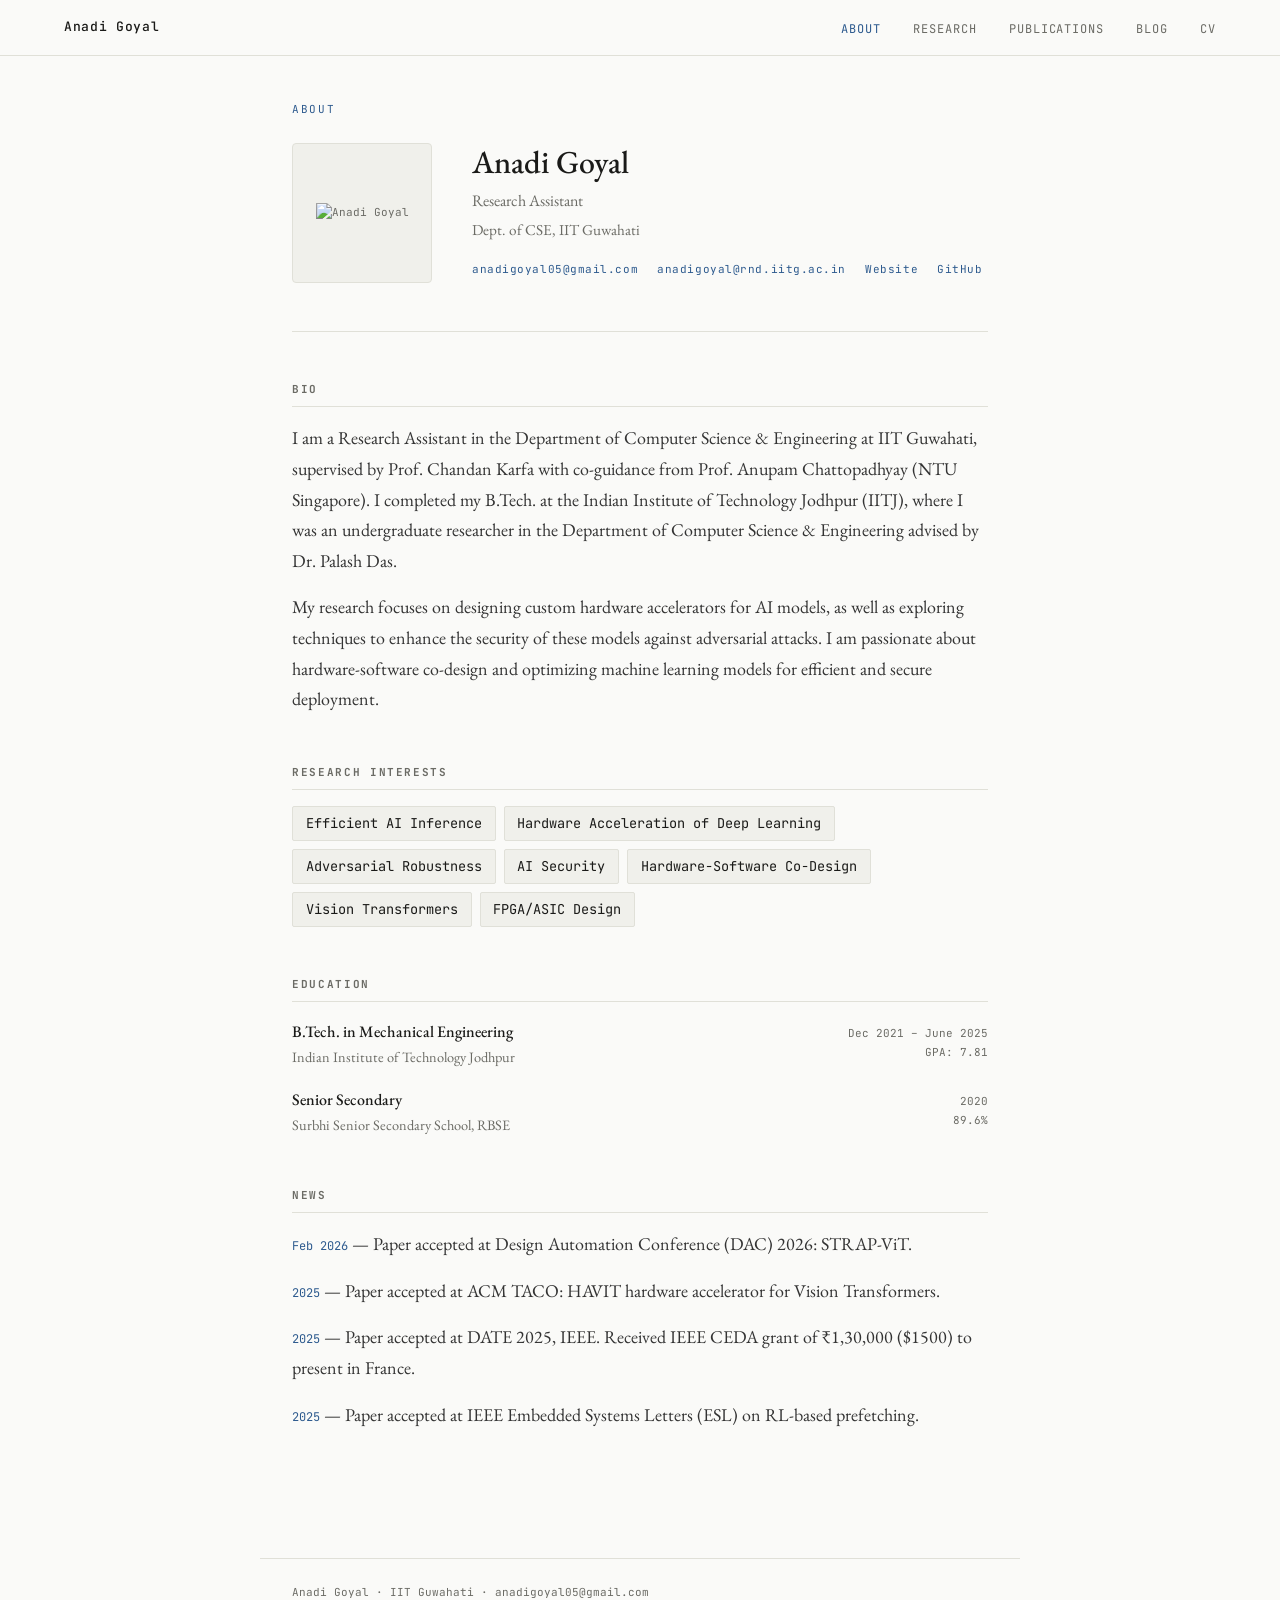
==== index.html @ a1eaa222 "Update index.html" ====
<!DOCTYPE html>
<html lang="en">
<head>
<meta charset="UTF-8">
<meta name="viewport" content="width=device-width, initial-scale=1.0">
<title>Anadi Goyal — Research Portfolio</title>
<link rel="preconnect" href="https://fonts.googleapis.com">
<link href="https://fonts.googleapis.com/css2?family=EB+Garamond:ital,wght@0,400;0,500;1,400&family=JetBrains+Mono:wght@400;500&display=swap" rel="stylesheet">
<style>
  :root {
    --bg: #fafaf8;
    --text: #1a1a18;
    --muted: #6b6b65;
    --accent: #2d5a8e;
    --border: #e0e0d8;
    --light: #f0f0eb;
  }
  * { margin: 0; padding: 0; box-sizing: border-box; }
  html { scroll-behavior: smooth; }
  body {
    font-family: 'EB Garamond', Georgia, serif;
    background: var(--bg);
    color: var(--text);
    font-size: 18px;
    line-height: 1.7;
  }

  /* NAV */
  nav {
    position: fixed; top: 0; left: 0; right: 0;
    background: var(--bg);
    border-bottom: 1px solid var(--border);
    z-index: 100;
    padding: 0 max(2rem, 5vw);
    display: flex;
    align-items: center;
    justify-content: space-between;
    height: 56px;
  }
  .nav-name {
    font-family: 'JetBrains Mono', monospace;
    font-size: 13px;
    letter-spacing: 0.05em;
    color: var(--text);
    text-decoration: none;
    font-weight: 500;
  }
  .nav-links { display: flex; gap: 2rem; list-style: none; }
  .nav-links a {
    font-family: 'JetBrains Mono', monospace;
    font-size: 12px;
    letter-spacing: 0.08em;
    text-transform: uppercase;
    color: var(--muted);
    text-decoration: none;
    transition: color 0.2s;
  }
  .nav-links a:hover, .nav-links a.active { color: var(--accent); }

  /* LAYOUT */
  main {
    max-width: 760px;
    margin: 0 auto;
    padding: 100px 2rem 80px;
  }

  /* PAGE HEADER */
  .page-label {
    font-family: 'JetBrains Mono', monospace;
    font-size: 11px;
    letter-spacing: 0.15em;
    text-transform: uppercase;
    color: var(--accent);
    margin-bottom: 1.5rem;
  }

  /* ABOUT */
  .about-header {
    display: flex;
    gap: 2.5rem;
    align-items: flex-start;
    margin-bottom: 3rem;
    padding-bottom: 3rem;
    border-bottom: 1px solid var(--border);
  }
  .about-photo {
    width: 140px;
    height: 140px;
    border-radius: 4px;
    object-fit: cover;
    background: var(--light);
    flex-shrink: 0;
    border: 1px solid var(--border);
    display: flex;
    align-items: center;
    justify-content: center;
    font-family: 'JetBrains Mono', monospace;
    font-size: 11px;
    color: var(--muted);
    text-align: center;
    padding: 8px;
  }
  .about-intro h1 {
    font-family: 'EB Garamond', serif;
    font-size: 2rem;
    font-weight: 500;
    line-height: 1.2;
    margin-bottom: 0.4rem;
  }
  .about-intro .position {
    font-size: 1rem;
    color: var(--muted);
    margin-bottom: 0.2rem;
  }
  .about-intro .institution {
    font-size: 0.95rem;
    color: var(--muted);
  }
  .about-links {
    display: flex;
    gap: 1.2rem;
    margin-top: 1rem;
    flex-wrap: wrap;
  }
  .about-links a {
    font-family: 'JetBrains Mono', monospace;
    font-size: 11px;
    letter-spacing: 0.05em;
    color: var(--accent);
    text-decoration: none;
    border-bottom: 1px solid transparent;
    transition: border-color 0.2s;
  }
  .about-links a:hover { border-bottom-color: var(--accent); }

  /* SECTIONS */
  .section { margin-bottom: 3rem; }
  .section h2 {
    font-family: 'JetBrains Mono', monospace;
    font-size: 11px;
    letter-spacing: 0.15em;
    text-transform: uppercase;
    color: var(--muted);
    margin-bottom: 1rem;
    padding-bottom: 0.5rem;
    border-bottom: 1px solid var(--border);
  }
  .section p { margin-bottom: 1rem; color: #333; }
  .section p:last-child { margin-bottom: 0; }

  /* INTERESTS */
  .interests-list {
    display: flex;
    flex-wrap: wrap;
    gap: 0.5rem;
    list-style: none;
  }
  .interests-list li {
    background: var(--light);
    border: 1px solid var(--border);
    padding: 0.3rem 0.8rem;
    font-size: 0.85rem;
    font-family: 'JetBrains Mono', monospace;
    border-radius: 2px;
    color: var(--text);
  }

  /* EDUCATION */
  .edu-entry {
    display: flex;
    justify-content: space-between;
    align-items: baseline;
    margin-bottom: 1rem;
    gap: 1rem;
  }
  .edu-left {}
  .edu-degree { font-size: 1rem; font-weight: 500; }
  .edu-school { font-size: 0.9rem; color: var(--muted); }
  .edu-right {
    font-family: 'JetBrains Mono', monospace;
    font-size: 11px;
    color: var(--muted);
    white-space: nowrap;
    text-align: right;
  }

  /* FOOTER */
  footer {
    max-width: 760px;
    margin: 0 auto;
    padding: 0 2rem 3rem;
    border-top: 1px solid var(--border);
    padding-top: 1.5rem;
  }
  footer p {
    font-family: 'JetBrains Mono', monospace;
    font-size: 11px;
    color: var(--muted);
  }

  @media (max-width: 600px) {
    .about-header { flex-direction: column; }
    .about-photo { width: 100px; height: 100px; }
    .edu-entry { flex-direction: column; gap: 0.2rem; }
  }
</style>
</head>
<body>

<nav>
  <a class="nav-name" href="index.html">Anadi Goyal</a>
  <ul class="nav-links">
    <li><a href="index.html" class="active">About</a></li>
    <li><a href="research.html">Research</a></li>
    <li><a href="publications.html">Publications</a></li>
    <li><a href="blog.html">Blog</a></li>
    <li><a href="cv.html">CV</a></li>
  </ul>
</nav>

<main>
  <div class="page-label">About</div>

  <div class="about-header">
    <div class="about-photo">
       <img src="photo1.jpg" alt="Anadi Goyal">
    </div>
    <div class="about-intro">
      <h1>Anadi Goyal</h1>
      <p class="position">Research Assistant</p>
      <p class="institution">Dept. of CSE, IIT Guwahati</p>
      <div class="about-links">
        <a href="mailto:anadigoyal05@gmail.com">anadigoyal05@gmail.com</a>
        <a href="mailto:anadigoyal@rnd.iitg.ac.in">anadigoyal@rnd.iitg.ac.in</a>
        <a href="https://anadigoyal.github.io" target="_blank">Website</a>
        <a href="https://github.com/anadigoyal" target="_blank">GitHub</a>
      </div>
    </div>
  </div>

  <div class="section">
    <h2>Bio</h2>
    <p>
      I am a Research Assistant in the Department of Computer Science &amp; Engineering at IIT Guwahati, 
      supervised by Prof. Chandan Karfa with co-guidance from Prof. Anupam Chattopadhyay (NTU Singapore). 
      I completed my B.Tech. at the Indian Institute of Technology Jodhpur (IITJ), where I was an 
      undergraduate researcher in the Department of Computer Science &amp; Engineering advised by Dr. Palash Das.
    </p>
    <p>
      My research focuses on designing custom hardware accelerators for AI models, as well as exploring 
      techniques to enhance the security of these models against adversarial attacks. I am passionate about 
      hardware-software co-design and optimizing machine learning models for efficient and secure deployment.
    </p>
  </div>

  <div class="section">
    <h2>Research Interests</h2>
    <ul class="interests-list">
      <li>Efficient AI Inference</li>
      <li>Hardware Acceleration of Deep Learning</li>
      <li>Adversarial Robustness</li>
      <li>AI Security</li>
      <li>Hardware-Software Co-Design</li>
      <li>Vision Transformers</li>
      <li>FPGA/ASIC Design</li>
    </ul>
  </div>

  <div class="section">
    <h2>Education</h2>
    <div class="edu-entry">
      <div class="edu-left">
        <div class="edu-degree">B.Tech. in Mechanical Engineering</div>
        <div class="edu-school">Indian Institute of Technology Jodhpur</div>
      </div>
      <div class="edu-right">Dec 2021 – June 2025<br>GPA: 7.81</div>
    </div>
    <div class="edu-entry">
      <div class="edu-left">
        <div class="edu-degree">Senior Secondary</div>
        <div class="edu-school">Surbhi Senior Secondary School, RBSE</div>
      </div>
      <div class="edu-right">2020<br>89.6%</div>
    </div>
  </div>

  <div class="section">
    <h2>News</h2>
    <p><span style="font-family:'JetBrains Mono',monospace;font-size:12px;color:var(--accent);">Feb 2026</span> — Paper accepted at Design Automation Conference (DAC) 2026: STRAP-ViT.</p>
    <p><span style="font-family:'JetBrains Mono',monospace;font-size:12px;color:var(--accent);">2025</span> — Paper accepted at ACM TACO: HAVIT hardware accelerator for Vision Transformers.</p>
    <p><span style="font-family:'JetBrains Mono',monospace;font-size:12px;color:var(--accent);">2025</span> — Paper accepted at DATE 2025, IEEE. Received IEEE CEDA grant of ₹1,30,000 ($1500) to present in France.</p>
    <p><span style="font-family:'JetBrains Mono',monospace;font-size:12px;color:var(--accent);">2025</span> — Paper accepted at IEEE Embedded Systems Letters (ESL) on RL-based prefetching.</p>
  </div>
</main>

<footer>
  <p>Anadi Goyal · IIT Guwahati · anadigoyal05@gmail.com</p>
</footer>

</body>
</html>
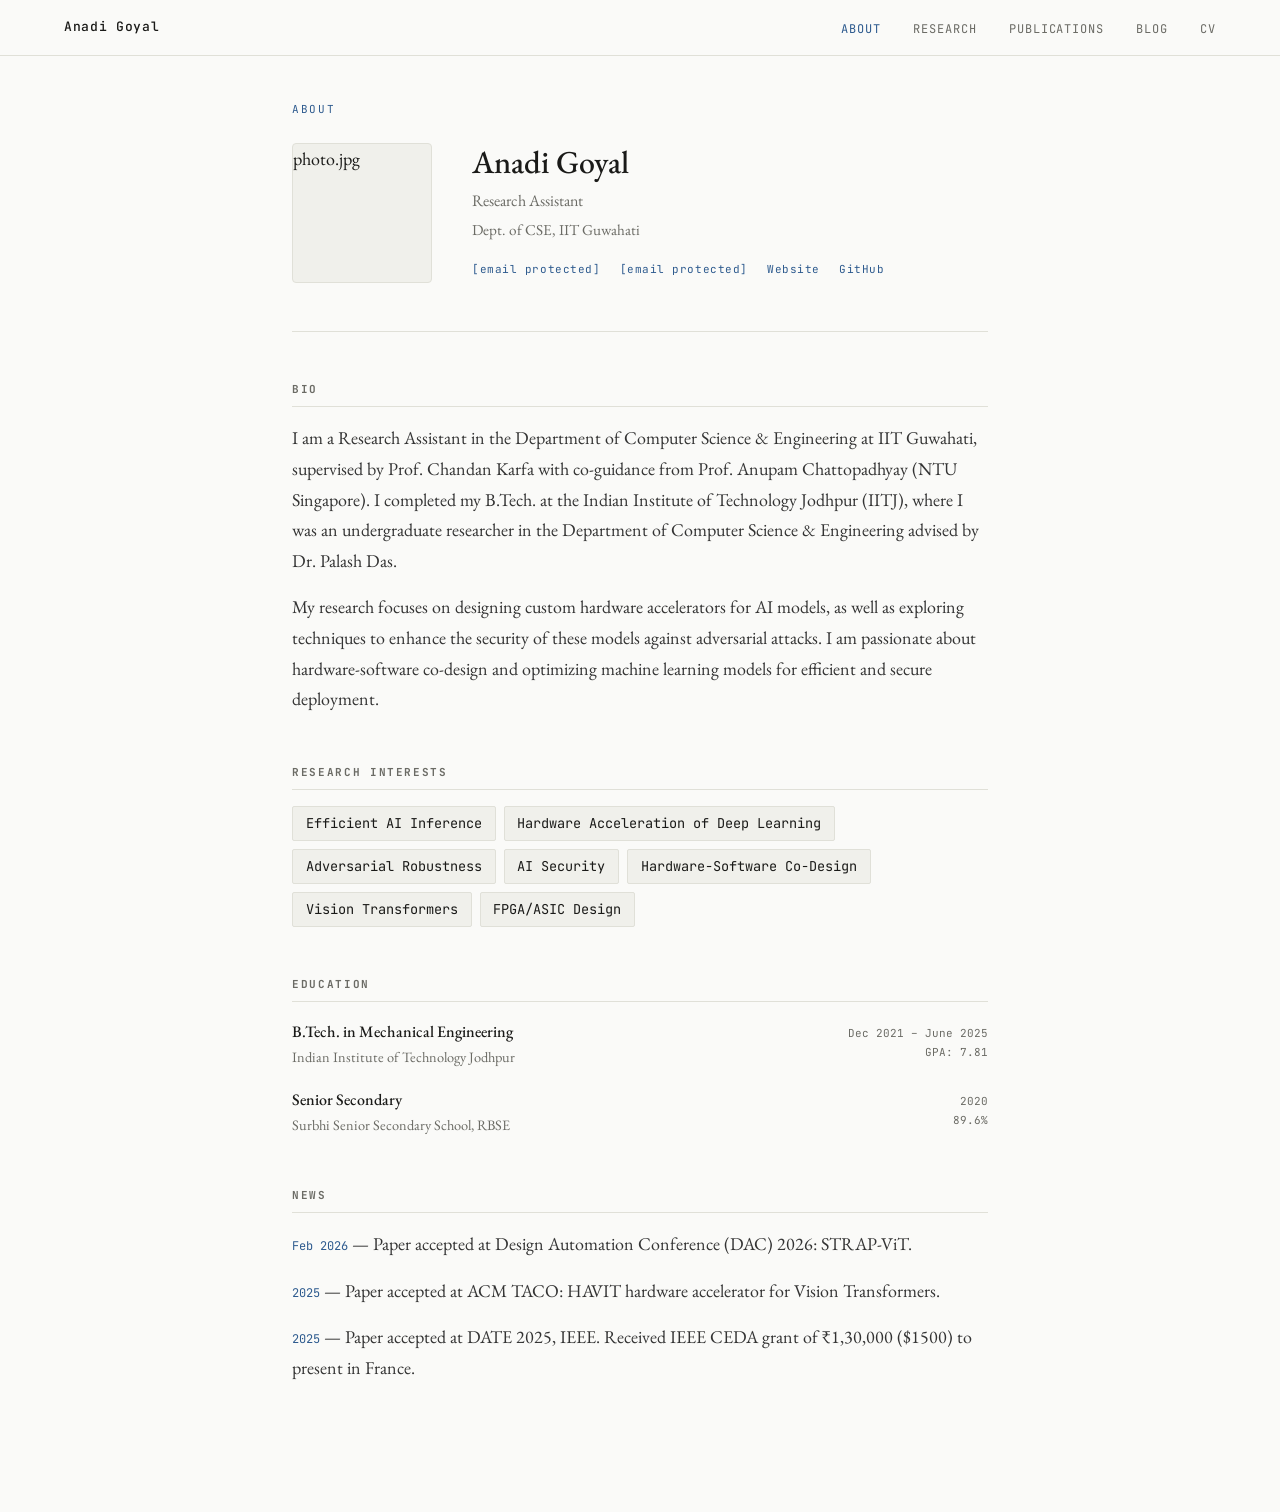
==== commit cb9a3ce6: "Update index.html" ====
--- a/index.html
+++ b/index.html
@@ -87,18 +87,17 @@
     width: 140px;
     height: 140px;
     border-radius: 4px;
-    object-fit: cover;
     background: var(--light);
     flex-shrink: 0;
     border: 1px solid var(--border);
-    display: flex;
-    align-items: center;
-    justify-content: center;
-    font-family: 'JetBrains Mono', monospace;
-    font-size: 11px;
-    color: var(--muted);
-    text-align: center;
-    padding: 8px;
+    overflow: hidden;
+  }
+  .about-photo img {
+    width: 140px;
+    height: 140px;
+    border-radius: 4px;
+    object-fit: cover;
+    display: block;
   }
   .about-intro h1 {
     font-family: 'EB Garamond', serif;
@@ -201,6 +200,7 @@
   @media (max-width: 600px) {
     .about-header { flex-direction: column; }
     .about-photo { width: 100px; height: 100px; }
+    .about-photo img { width: 100px; height: 100px; }
     .edu-entry { flex-direction: column; gap: 0.2rem; }
   }
 </style>
@@ -223,15 +223,16 @@
 
   <div class="about-header">
     <div class="about-photo">
-       <img src="photo1.jpg" alt="Anadi Goyal">
+      <!-- Replace with: <img src="photo.jpg" alt="Anadi Goyal"> -->
+      photo.jpg
     </div>
     <div class="about-intro">
       <h1>Anadi Goyal</h1>
       <p class="position">Research Assistant</p>
       <p class="institution">Dept. of CSE, IIT Guwahati</p>
       <div class="about-links">
-        <a href="mailto:anadigoyal05@gmail.com">anadigoyal05@gmail.com</a>
-        <a href="mailto:anadigoyal@rnd.iitg.ac.in">anadigoyal@rnd.iitg.ac.in</a>
+        <a href="/cdn-cgi/l/email-protection#e98887888d808e86908885d9dca98e84888085c78a8684"><span class="__cf_email__" data-cfemail="9cfdf2fdf8f5fbf3e5fdf0aca9dcfbf1fdf5f0b2fff3f1">[email&#160;protected]</span></a>
+        <a href="/cdn-cgi/l/email-protection#24454a45404d434b5d454864564a400a4d4d50430a45470a4d4a"><span class="__cf_email__" data-cfemail="26474847424f41495f474a66544842084f4f5241084745084f48">[email&#160;protected]</span></a>
         <a href="https://anadigoyal.github.io" target="_blank">Website</a>
         <a href="https://github.com/anadigoyal" target="_blank">GitHub</a>
       </div>
@@ -289,13 +290,4 @@
     <p><span style="font-family:'JetBrains Mono',monospace;font-size:12px;color:var(--accent);">Feb 2026</span> — Paper accepted at Design Automation Conference (DAC) 2026: STRAP-ViT.</p>
     <p><span style="font-family:'JetBrains Mono',monospace;font-size:12px;color:var(--accent);">2025</span> — Paper accepted at ACM TACO: HAVIT hardware accelerator for Vision Transformers.</p>
     <p><span style="font-family:'JetBrains Mono',monospace;font-size:12px;color:var(--accent);">2025</span> — Paper accepted at DATE 2025, IEEE. Received IEEE CEDA grant of ₹1,30,000 ($1500) to present in France.</p>
-    <p><span style="font-family:'JetBrains Mono',monospace;font-size:12px;color:var(--accent);">2025</span> — Paper accepted at IEEE Embedded Systems Letters (ESL) on RL-based prefetching.</p>
-  </div>
-</main>
-
-<footer>
-  <p>Anadi Goyal · IIT Guwahati · anadigoyal05@gmail.com</p>
-</footer>
-
-</body>
-</html>
+    <p><span style="font
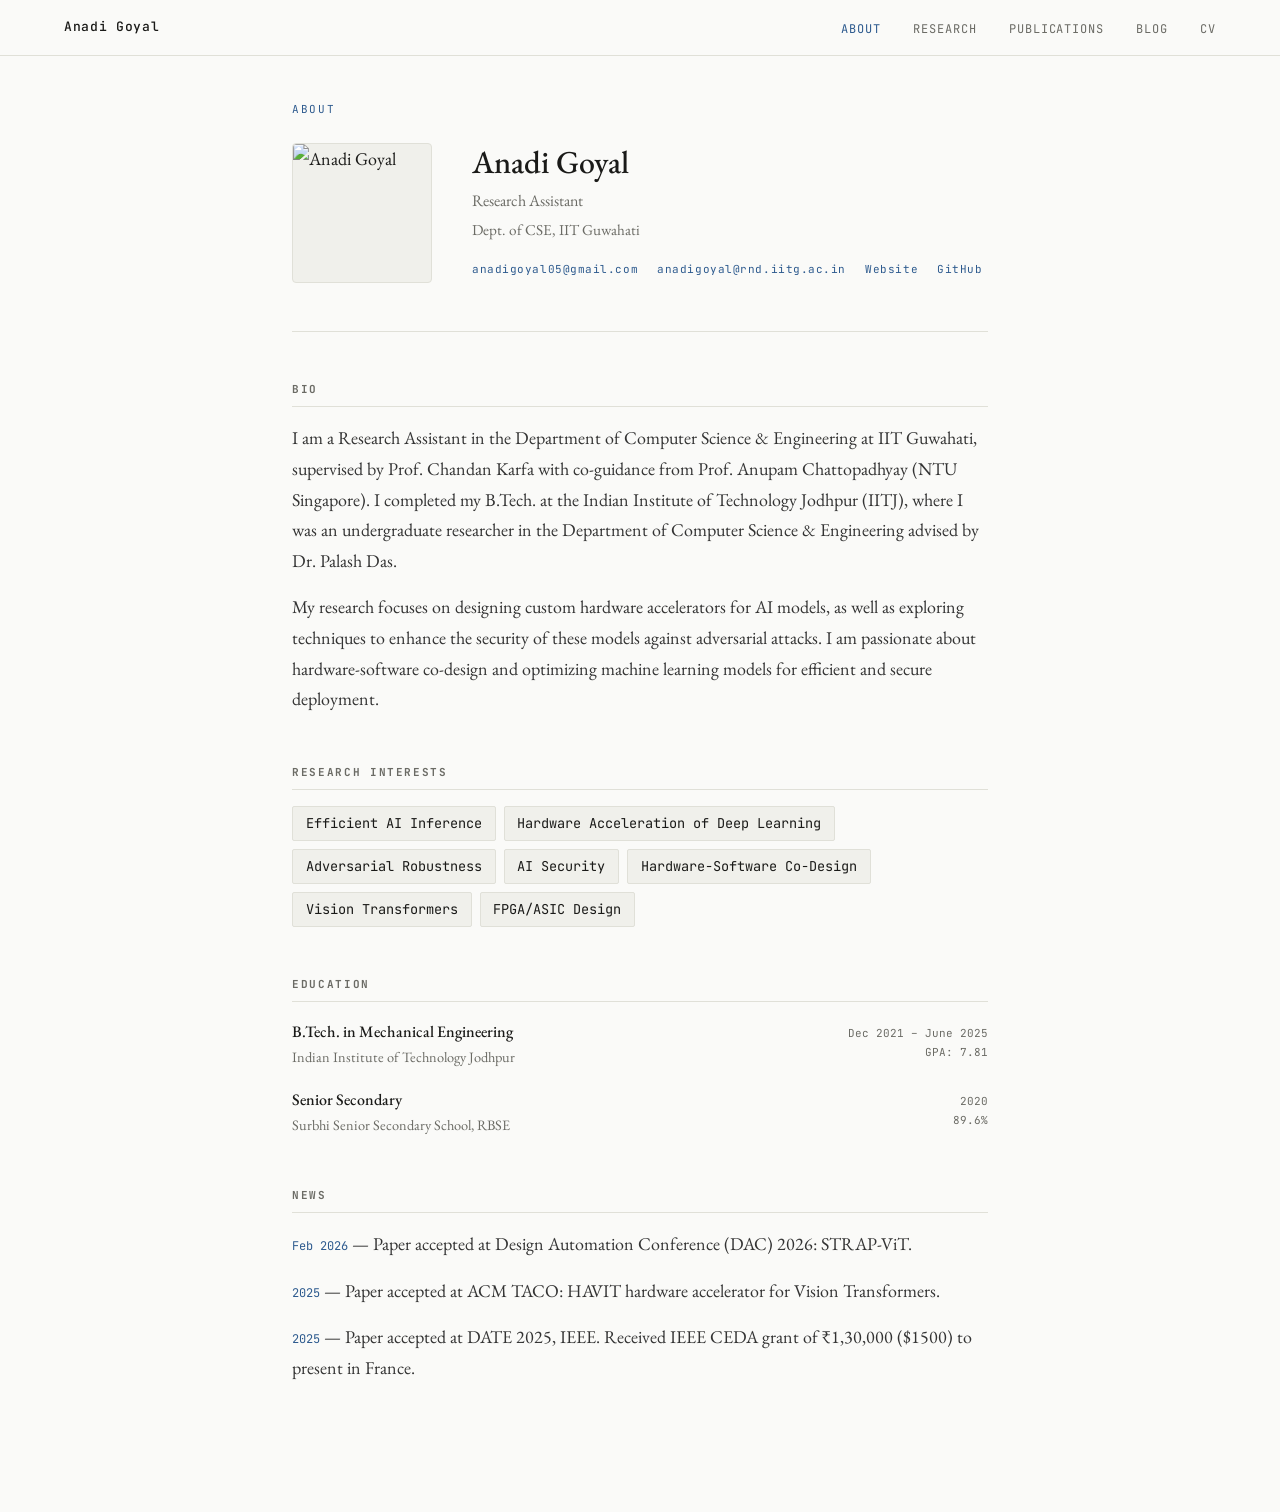
==== commit a155039c: "Update index.html" ====
--- a/index.html
+++ b/index.html
@@ -223,16 +223,16 @@
 
   <div class="about-header">
     <div class="about-photo">
-      <!-- Replace with: <img src="photo.jpg" alt="Anadi Goyal"> -->
-      photo.jpg
+     <img src="photo.jpg" alt="Anadi Goyal">
+      
     </div>
     <div class="about-intro">
       <h1>Anadi Goyal</h1>
       <p class="position">Research Assistant</p>
       <p class="institution">Dept. of CSE, IIT Guwahati</p>
       <div class="about-links">
-        <a href="/cdn-cgi/l/email-protection#e98887888d808e86908885d9dca98e84888085c78a8684"><span class="__cf_email__" data-cfemail="9cfdf2fdf8f5fbf3e5fdf0aca9dcfbf1fdf5f0b2fff3f1">[email&#160;protected]</span></a>
-        <a href="/cdn-cgi/l/email-protection#24454a45404d434b5d454864564a400a4d4d50430a45470a4d4a"><span class="__cf_email__" data-cfemail="26474847424f41495f474a66544842084f4f5241084745084f48">[email&#160;protected]</span></a>
+        <a href="mailto:anadigoyal05@gmail.com">anadigoyal05@gmail.com</a>
+        <a href="mailto:anadigoyal@rnd.iitg.ac.in">anadigoyal@rnd.iitg.ac.in</a>
         <a href="https://anadigoyal.github.io" target="_blank">Website</a>
         <a href="https://github.com/anadigoyal" target="_blank">GitHub</a>
       </div>
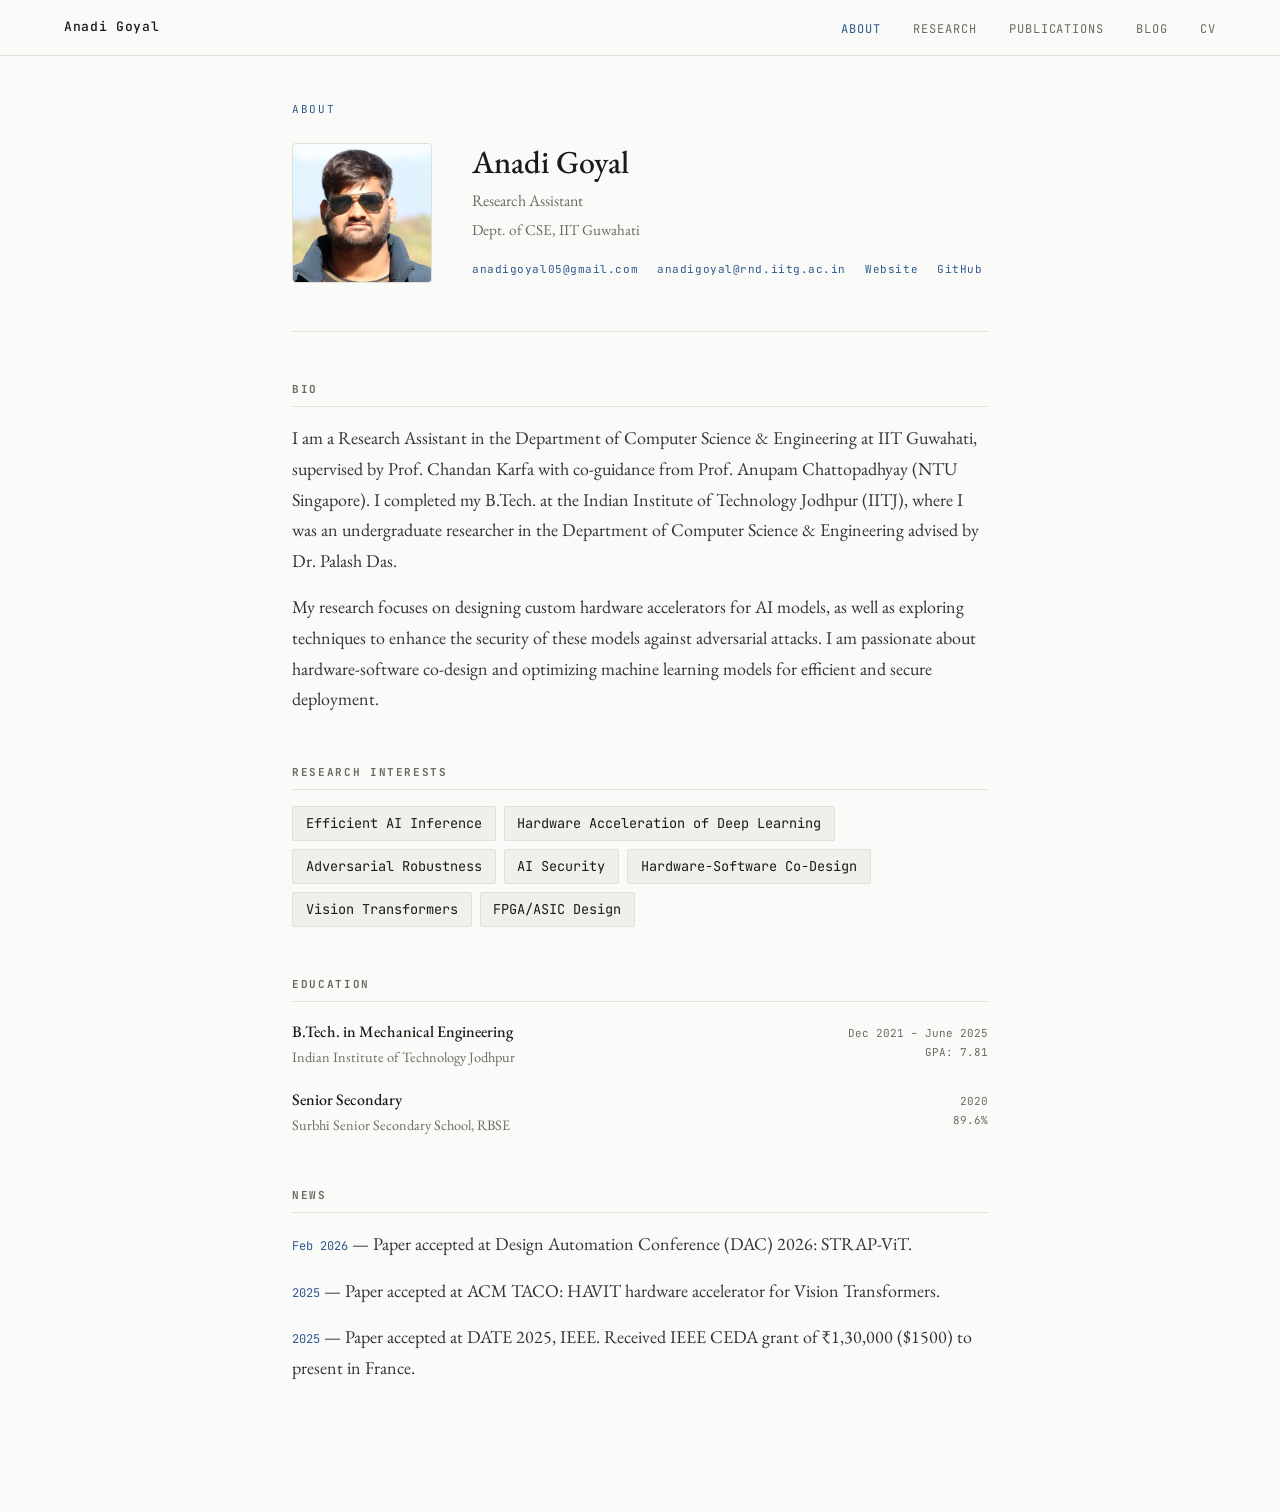
==== commit 796e9dc3: "Update index.html" ====
--- a/index.html
+++ b/index.html
@@ -223,7 +223,7 @@
 
   <div class="about-header">
     <div class="about-photo">
-     <img src="photo.jpg" alt="Anadi Goyal">
+     <img src="photo1.jpg" alt="Anadi Goyal">
       
     </div>
     <div class="about-intro">
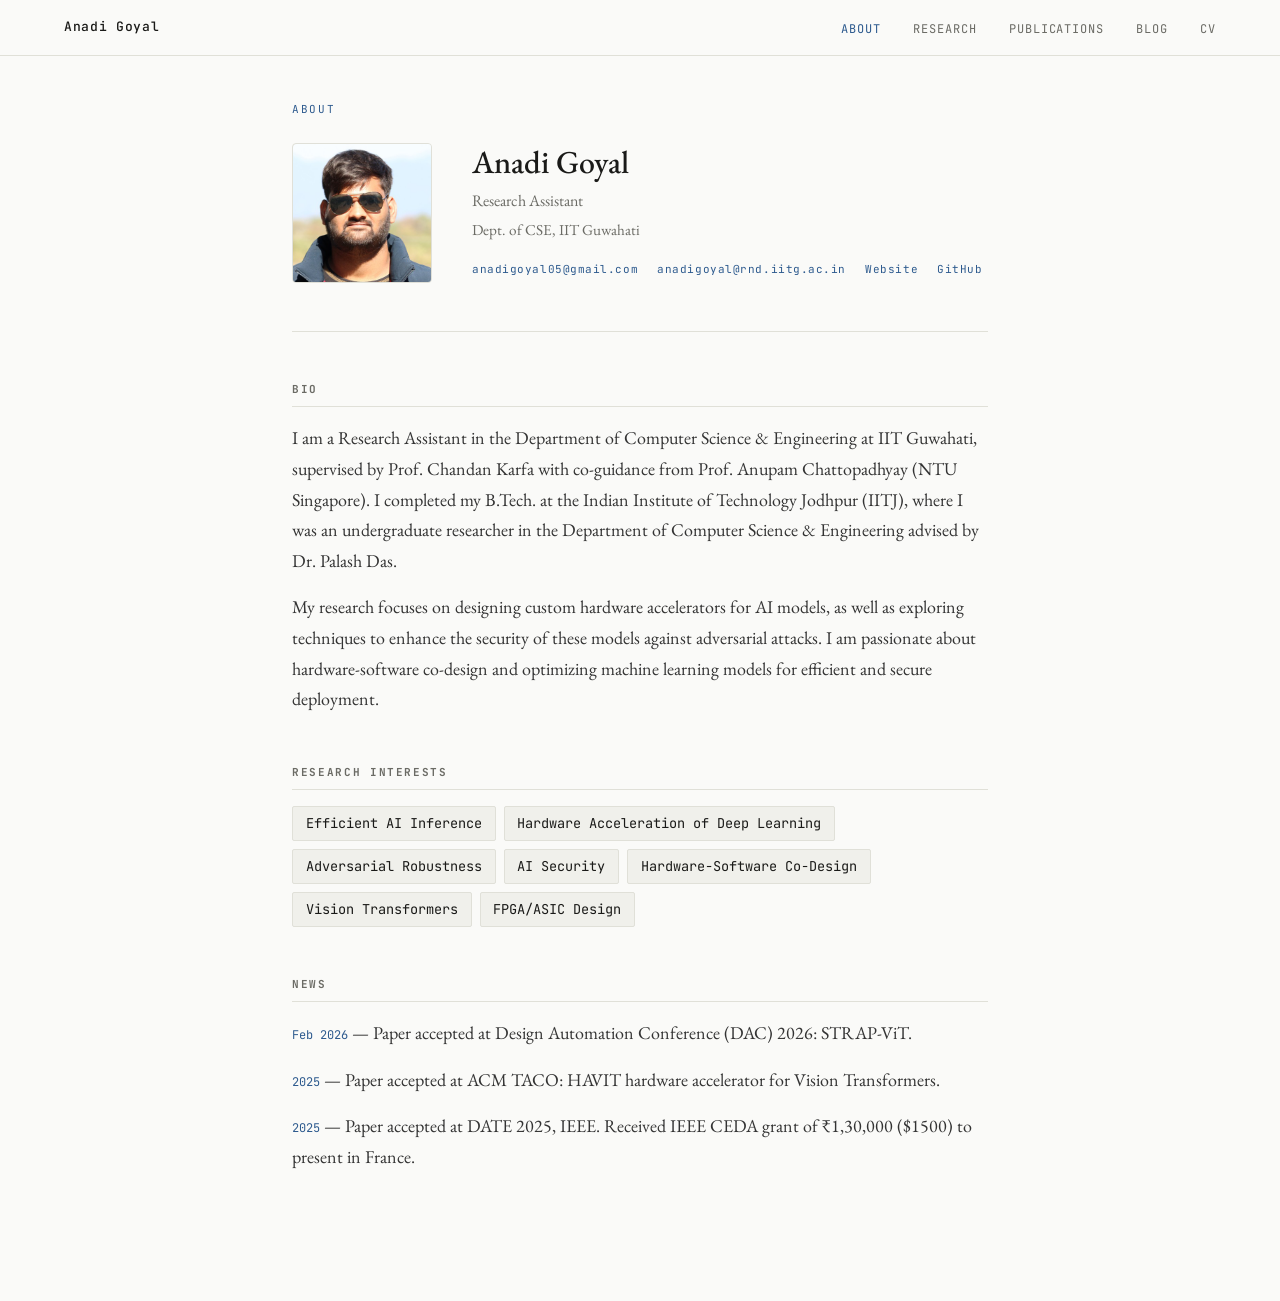
==== commit 5b05fa86: "Update index.html removed education from about page." ====
--- a/index.html
+++ b/index.html
@@ -267,7 +267,7 @@
     </ul>
   </div>
 
-  <div class="section">
+  <!-- <div class="section">
     <h2>Education</h2>
     <div class="edu-entry">
       <div class="edu-left">
@@ -283,7 +283,7 @@
       </div>
       <div class="edu-right">2020<br>89.6%</div>
     </div>
-  </div>
+  </div> -->
 
   <div class="section">
     <h2>News</h2>
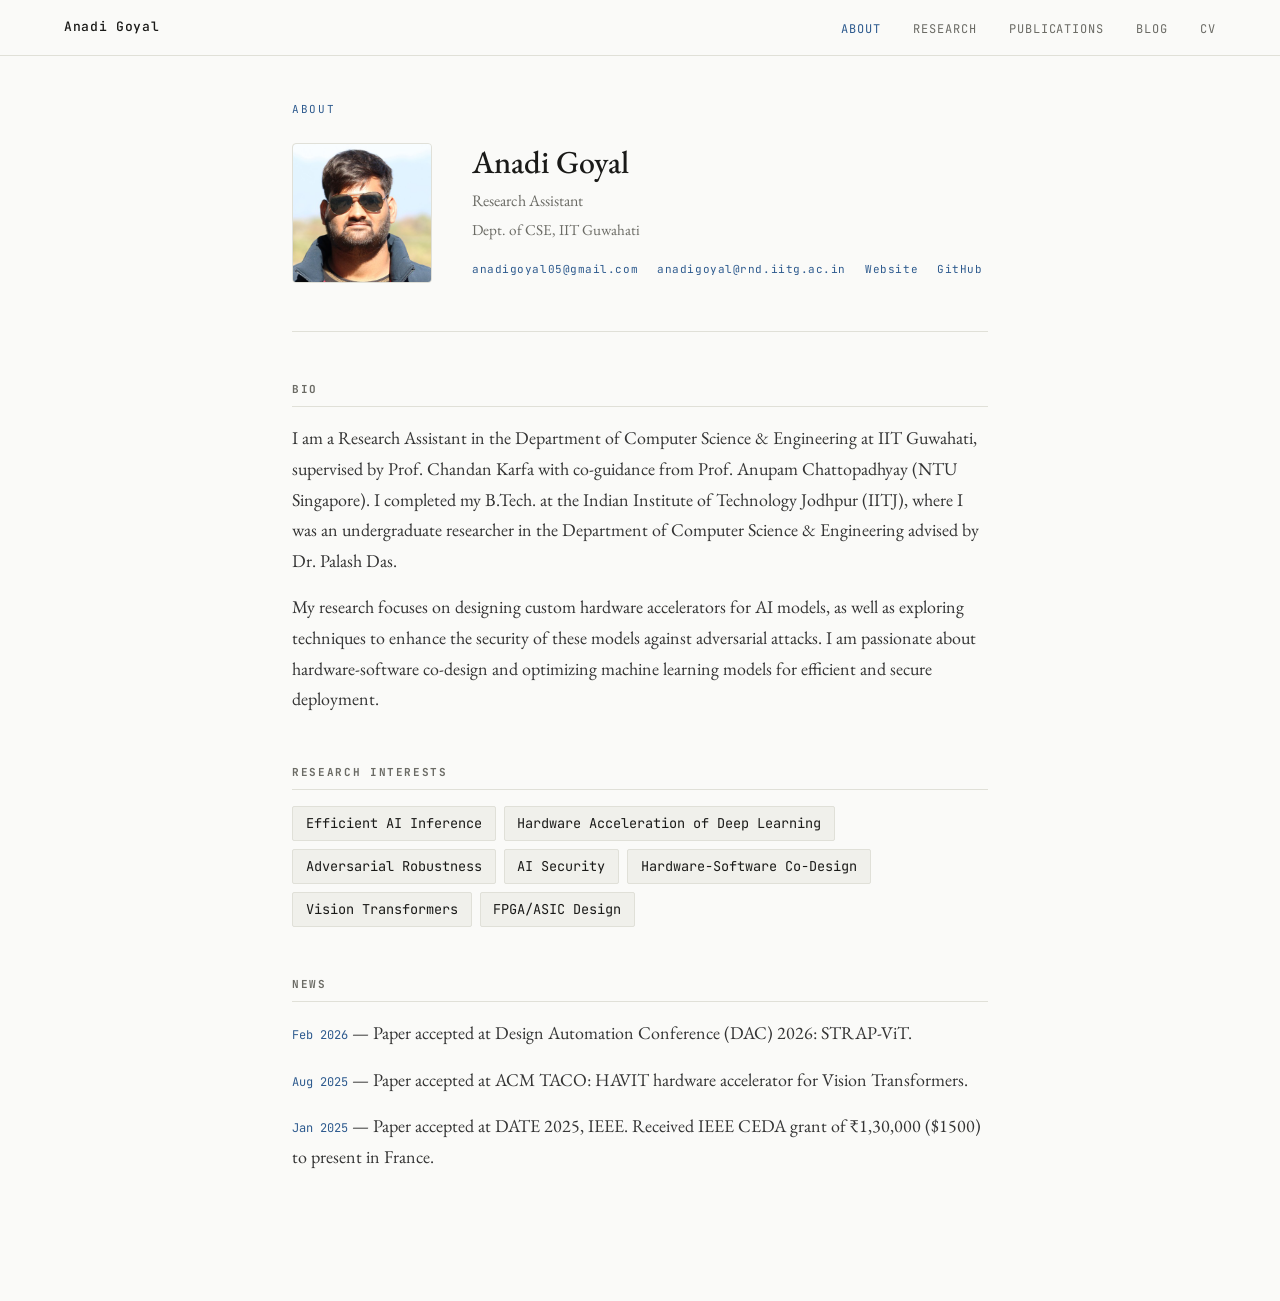
==== commit b9f7f91e: "Update index.html" ====
--- a/index.html
+++ b/index.html
@@ -288,6 +288,6 @@
   <div class="section">
     <h2>News</h2>
     <p><span style="font-family:'JetBrains Mono',monospace;font-size:12px;color:var(--accent);">Feb 2026</span> — Paper accepted at Design Automation Conference (DAC) 2026: STRAP-ViT.</p>
-    <p><span style="font-family:'JetBrains Mono',monospace;font-size:12px;color:var(--accent);">2025</span> — Paper accepted at ACM TACO: HAVIT hardware accelerator for Vision Transformers.</p>
-    <p><span style="font-family:'JetBrains Mono',monospace;font-size:12px;color:var(--accent);">2025</span> — Paper accepted at DATE 2025, IEEE. Received IEEE CEDA grant of ₹1,30,000 ($1500) to present in France.</p>
+    <p><span style="font-family:'JetBrains Mono',monospace;font-size:12px;color:var(--accent);">Aug 2025</span> — Paper accepted at ACM TACO: HAVIT hardware accelerator for Vision Transformers.</p>
+    <p><span style="font-family:'JetBrains Mono',monospace;font-size:12px;color:var(--accent);">Jan 2025</span> — Paper accepted at DATE 2025, IEEE. Received IEEE CEDA grant of ₹1,30,000 ($1500) to present in France.</p>
     <p><span style="font
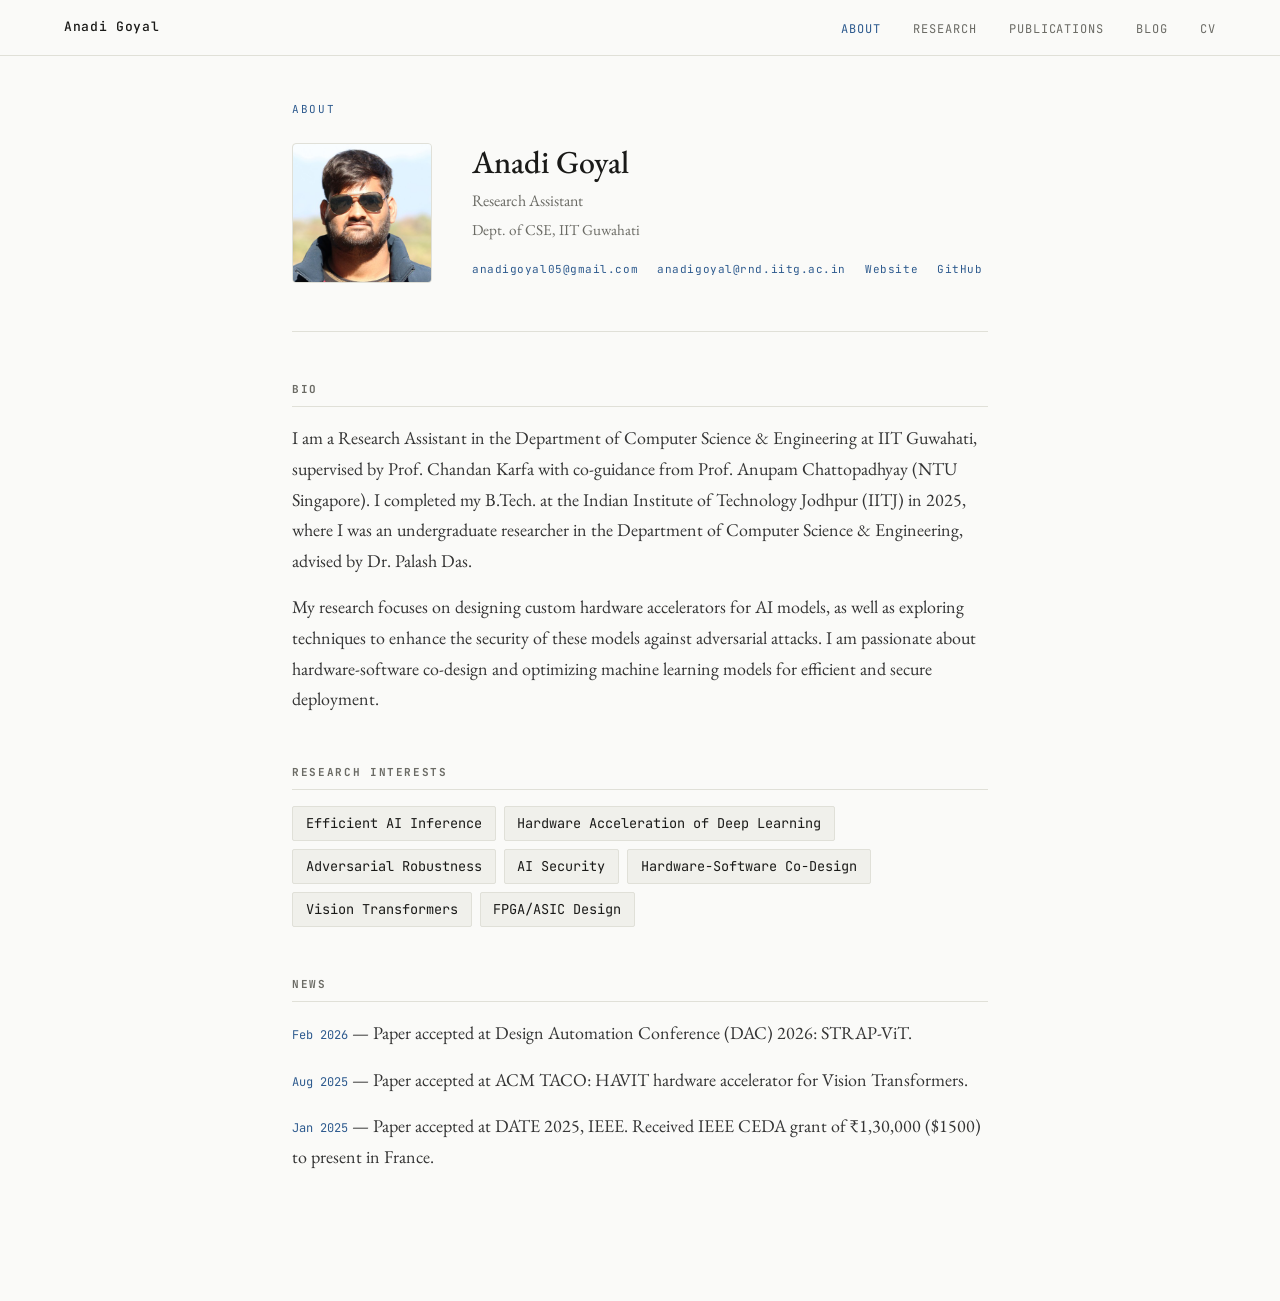
==== commit a11aa3dd: "Update index.html added 2025" ====
--- a/index.html
+++ b/index.html
@@ -244,8 +244,8 @@
     <p>
       I am a Research Assistant in the Department of Computer Science &amp; Engineering at IIT Guwahati, 
       supervised by Prof. Chandan Karfa with co-guidance from Prof. Anupam Chattopadhyay (NTU Singapore). 
-      I completed my B.Tech. at the Indian Institute of Technology Jodhpur (IITJ), where I was an 
-      undergraduate researcher in the Department of Computer Science &amp; Engineering advised by Dr. Palash Das.
+      I completed my B.Tech. at the Indian Institute of Technology Jodhpur (IITJ) in 2025, where I was an 
+      undergraduate researcher in the Department of Computer Science &amp; Engineering, advised by Dr. Palash Das.
     </p>
     <p>
       My research focuses on designing custom hardware accelerators for AI models, as well as exploring 
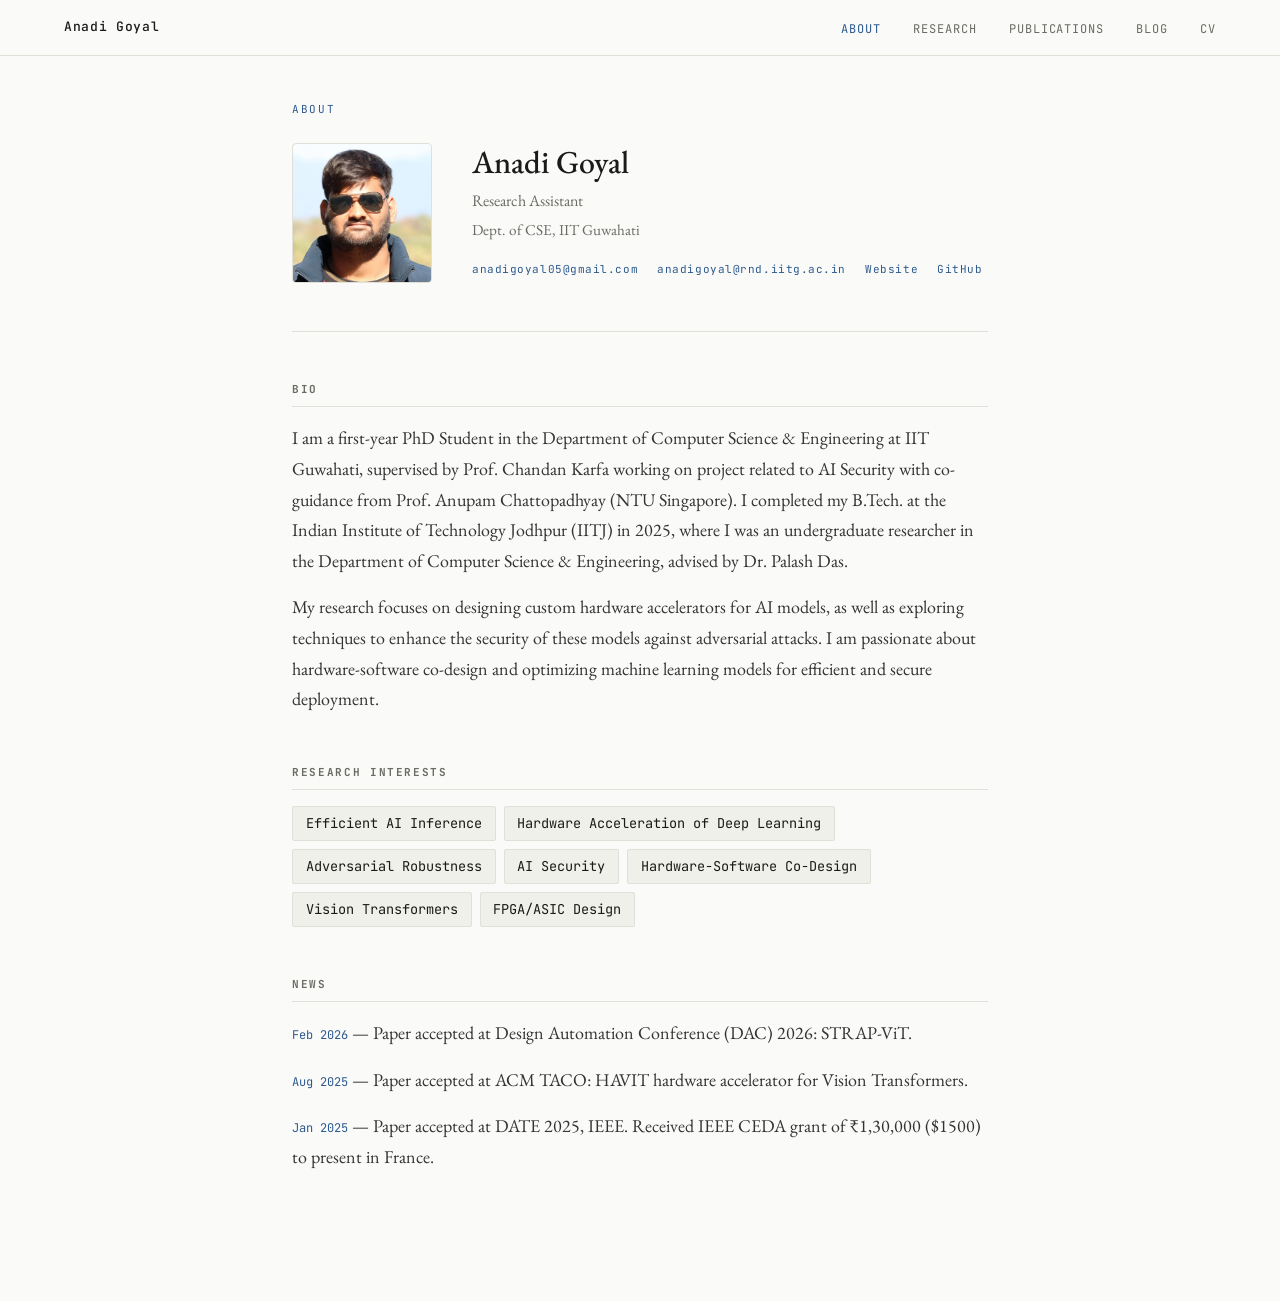
==== commit 9092b9ee: "Update index.html" ====
--- a/index.html
+++ b/index.html
@@ -242,8 +242,9 @@
   <div class="section">
     <h2>Bio</h2>
     <p>
-      I am a Research Assistant in the Department of Computer Science &amp; Engineering at IIT Guwahati, 
-      supervised by Prof. Chandan Karfa with co-guidance from Prof. Anupam Chattopadhyay (NTU Singapore). 
+      I am a first-year PhD Student in the Department of Computer Science &amp; Engineering at IIT Guwahati, 
+      supervised by Prof. Chandan Karfa working on project related to AI Security with co-guidance from 
+      Prof. Anupam Chattopadhyay (NTU Singapore). 
       I completed my B.Tech. at the Indian Institute of Technology Jodhpur (IITJ) in 2025, where I was an 
       undergraduate researcher in the Department of Computer Science &amp; Engineering, advised by Dr. Palash Das.
     </p>
